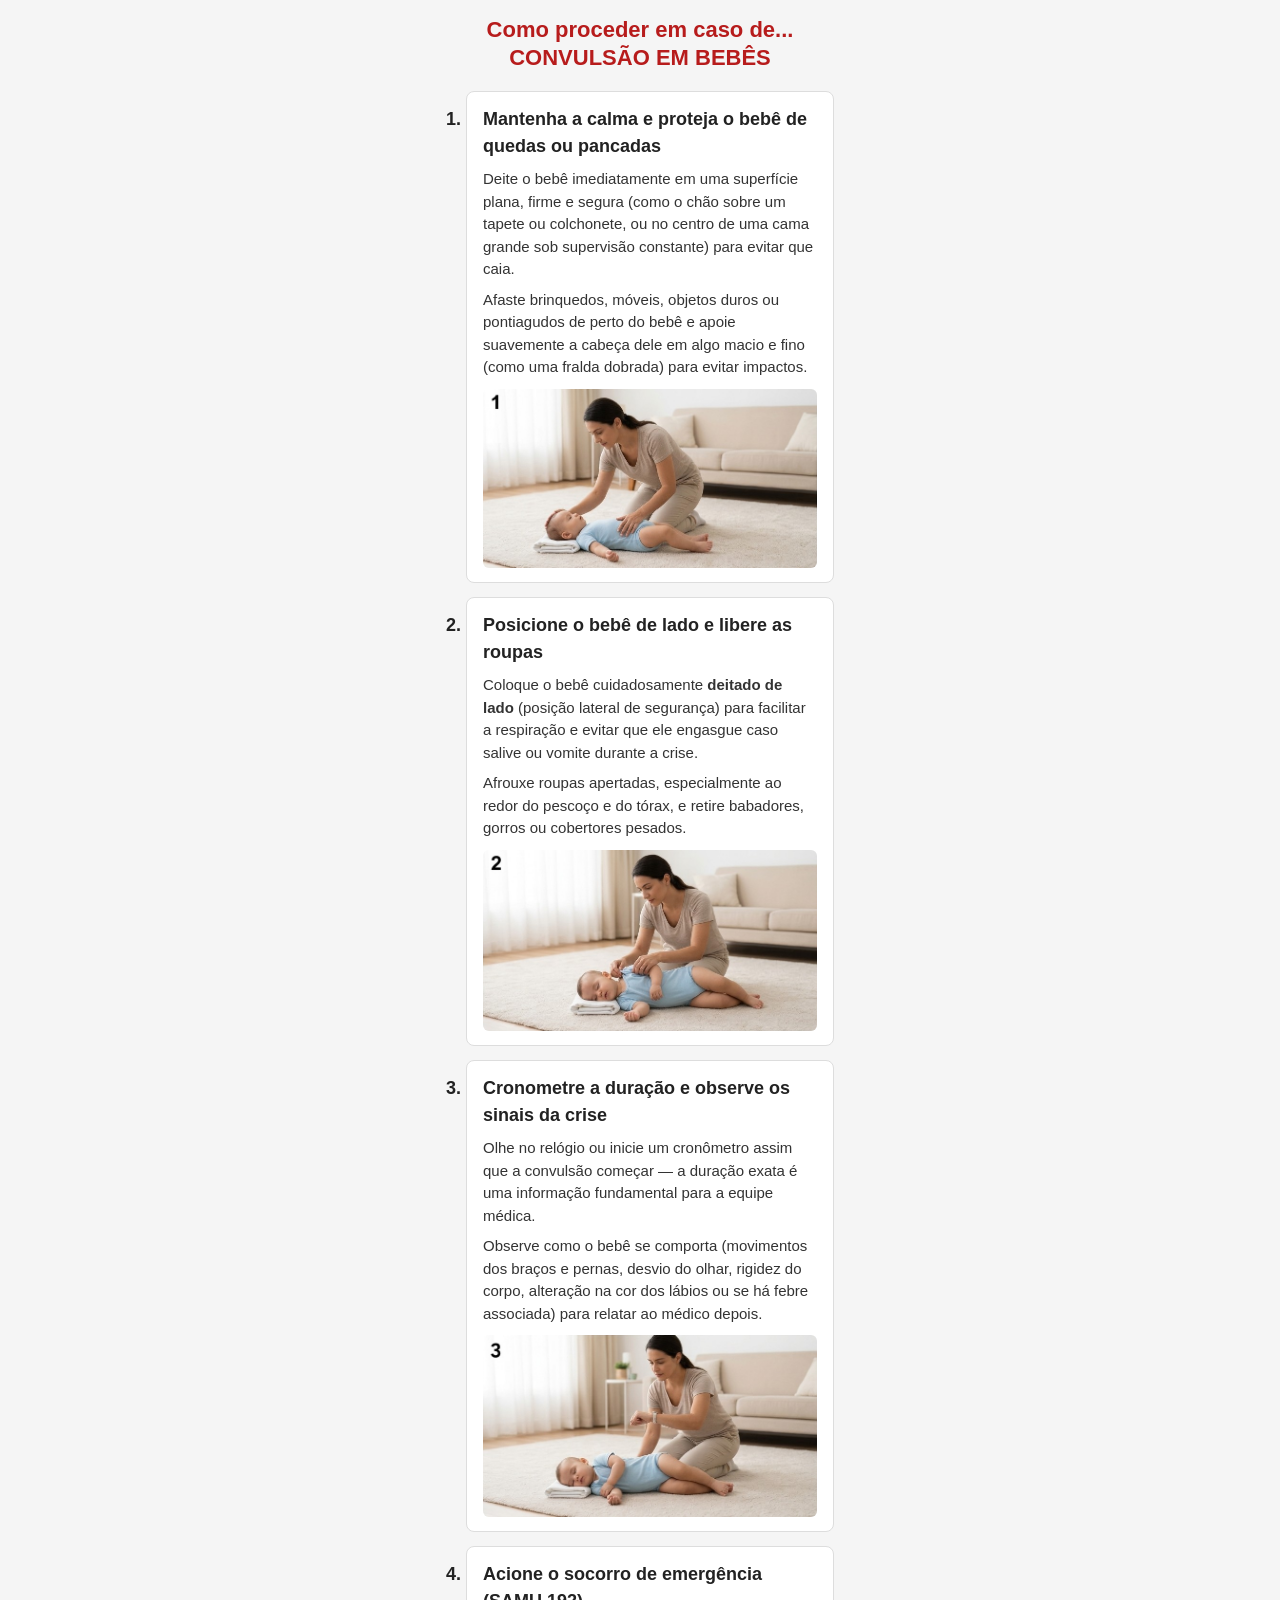
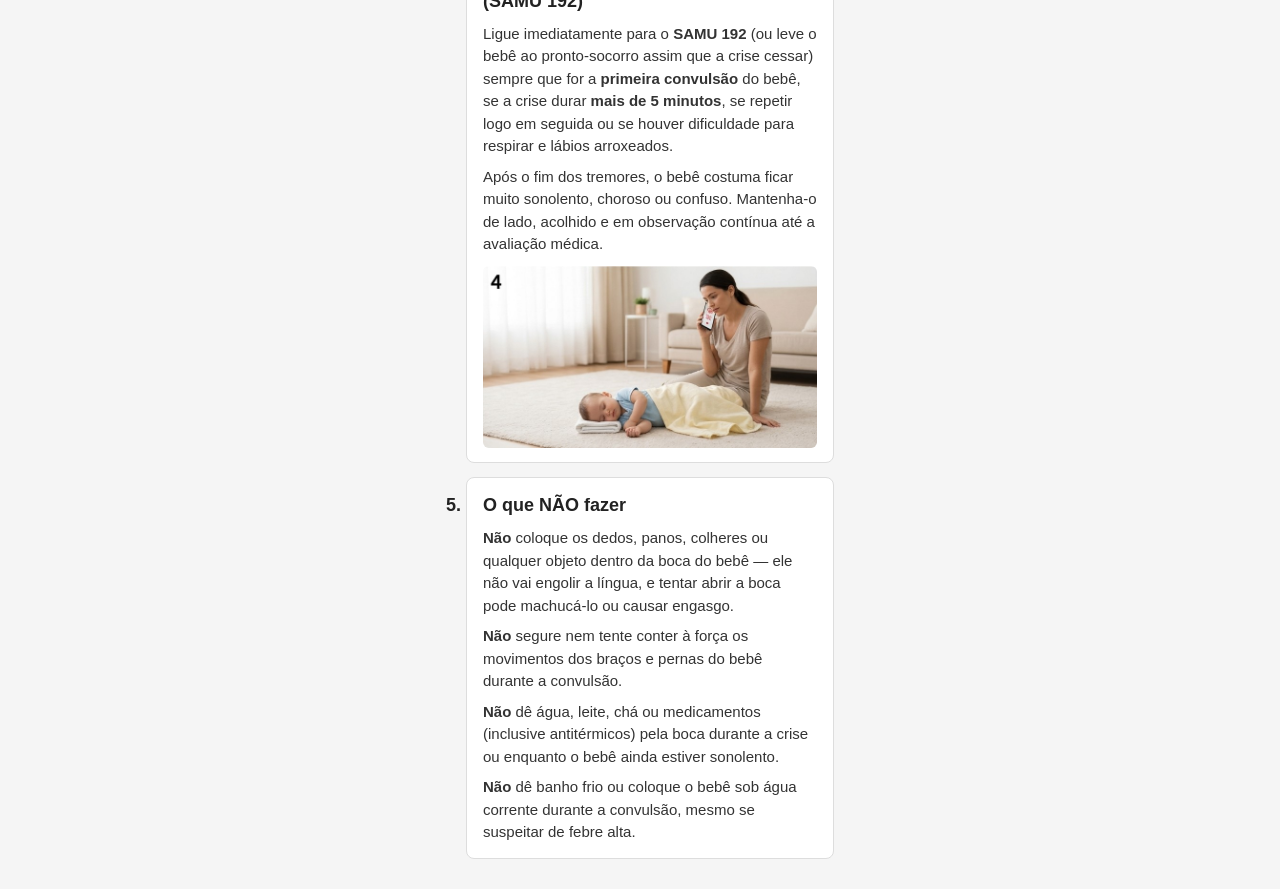
==== protocolos/convulsao_bebes.html @ 863524dd "💥 NEW: Adicionadas instruções de socorro em HTML, o CSS correspondenre e algumas imagens" ====
<!DOCTYPE html>
<html lang="pt-BR">
<head>
    <meta charset="UTF-8">
    <meta name="viewport" content="width=device-width, initial-scale=1.0">
    <title>Como proceder em caso de... CONVULSÃO EM BEBÊS</title>
    <link rel="stylesheet" href="./style.css">
</head>
<body>
    <h1>Como proceder em caso de...<br> CONVULSÃO EM BEBÊS</h1>

    <ol>
        <li>Mantenha a calma e proteja o bebê de quedas ou pancadas
            <p>
                Deite o bebê imediatamente em uma superfície plana, firme e segura 
                (como o chão sobre um tapete ou colchonete, ou no centro de uma cama 
                grande sob supervisão constante) para evitar que caia.
            </p>
            <p>
                Afaste brinquedos, móveis, objetos duros ou pontiagudos de perto do 
                bebê e apoie suavemente a cabeça dele em algo macio e fino (como uma 
                fralda dobrada) para evitar impactos.
            </p>
            <img src="../imgs/convulsao_bebe/001.jpg">
        </li>

        <li>Posicione o bebê de lado e libere as roupas
            <p>
                Coloque o bebê cuidadosamente <b>deitado de lado</b> (posição lateral 
                de segurança) para facilitar a respiração e evitar que ele engasgue 
                caso salive ou vomite durante a crise.
            </p>
            <p>
                Afrouxe roupas apertadas, especialmente ao redor do pescoço e do 
                tórax, e retire babadores, gorros ou cobertores pesados.
            </p>
            <img src="../imgs/convulsao_bebe/002.jpg">
        </li>
        
        <li>Cronometre a duração e observe os sinais da crise
            <p>
                Olhe no relógio ou inicie um cronômetro assim que a convulsão começar 
                — a duração exata é uma informação fundamental para a equipe médica.
            </p>
            <p>
                Observe como o bebê se comporta (movimentos dos braços e pernas, 
                desvio do olhar, rigidez do corpo, alteração na cor dos lábios ou 
                se há febre associada) para relatar ao médico depois.
            </p>
            <img src="../imgs/convulsao_bebe/003.jpg">
        </li>

        <li>Acione o socorro de emergência (SAMU 192)
            <p>
                Ligue imediatamente para o <b>SAMU 192</b> (ou leve o bebê ao 
                pronto-socorro assim que a crise cessar) sempre que for a 
                <b>primeira convulsão</b> do bebê, se a crise durar <b>mais de 5 
                minutos</b>, se repetir logo em seguida ou se houver dificuldade 
                para respirar e lábios arroxeados.
            </p>
            <p>
                Após o fim dos tremores, o bebê costuma ficar muito sonolento, 
                choroso ou confuso. Mantenha-o de lado, acolhido e em observação 
                contínua até a avaliação médica.
            </p>
            <img src="../imgs/convulsao_bebe/004.jpg">
        </li>

        <li>O que NÃO fazer
            <p>
                <b>Não</b> coloque os dedos, panos, colheres ou qualquer objeto dentro 
                da boca do bebê — ele não vai engolir a língua, e tentar abrir a 
                boca pode machucá-lo ou causar engasgo.
            </p>
            <p>
                <b>Não</b> segure nem tente conter à força os movimentos dos braços 
                e pernas do bebê durante a convulsão.
            </p>
            <p>
                <b>Não</b> dê água, leite, chá ou medicamentos (inclusive antitérmicos) 
                pela boca durante a crise ou enquanto o bebê ainda estiver sonolento.
            </p>
            <p>
                <b>Não</b> dê banho frio ou coloque o bebê sob água corrente durante 
                a convulsão, mesmo se suspeitar de febre alta.
            </p>
        </li>
    </ol>
</body>
</html>
---- protocolos/style.css ----
* {
    box-sizing: border-box;
    margin: 0;
    padding: 0;
}

body {
    font-family: Arial, Helvetica, sans-serif;
    font-size: 16px;
    line-height: 1.5;
    color: #222222;
    background-color: #f5f5f5;
    max-width: 420px;
    margin: 0 auto;
    padding: 16px;
}

h1 {
    font-size: 22px;
    line-height: 1.25;
    text-align: center;
    margin-bottom: 20px;
    color: #b71c1c;
}

ol {
    padding-left: 20px;
}

ol > li {
    font-weight: bold;
    font-size: 18px;
    background-color: #ffffff;
    border-radius: 8px;
    padding: 14px 16px;
    margin-bottom: 14px;
    border: 1px solid #dddddd;
}

ol > li p {
    font-weight: normal;
    font-size: 15px;
    margin-top: 8px;
    color: #333333;
}

/* Ajuste das imagens para tela de celular */
img {
    display: block;
    width: 100%;
    max-width: 100%;
    height: auto;
    border-radius: 6px;
    margin-top: 10px;
}

/* Espaçamento caso a imagem fique solta entre itens da lista */
ol > img {
    margin-bottom: 14px;
}
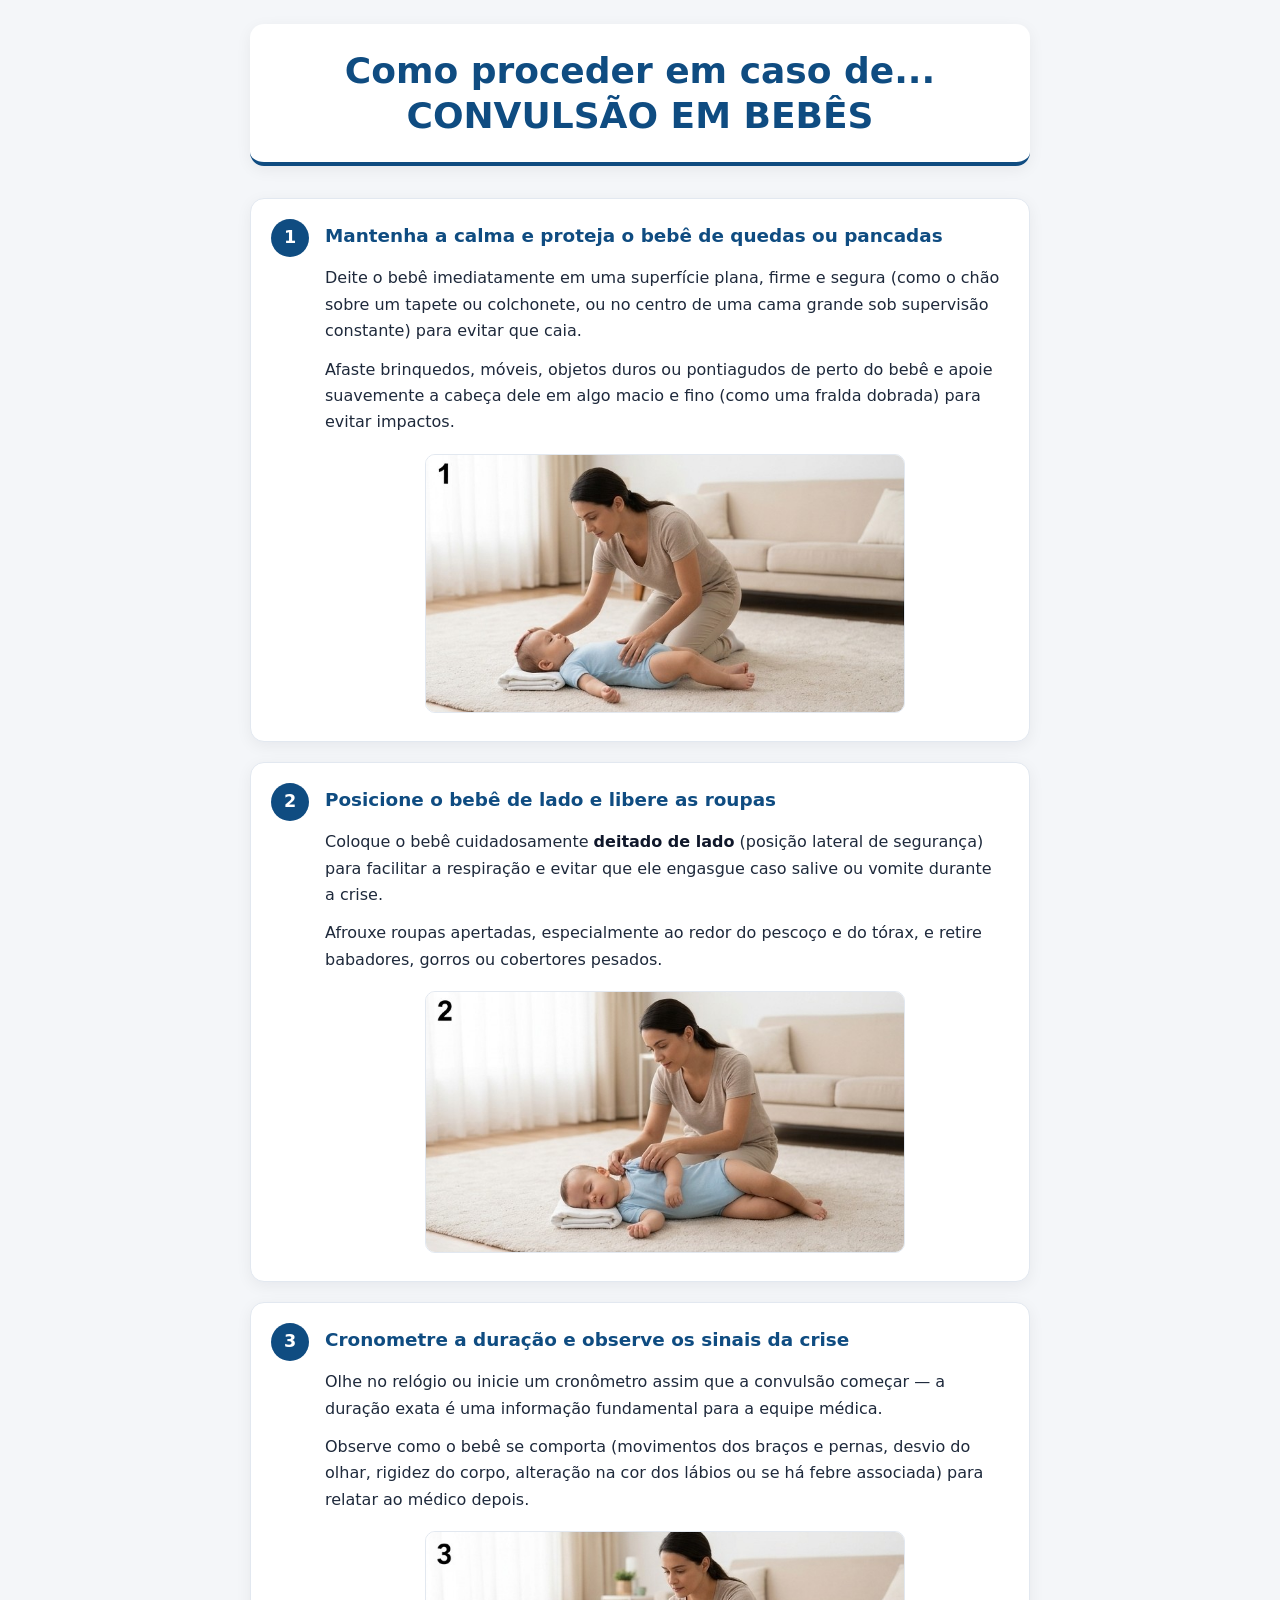
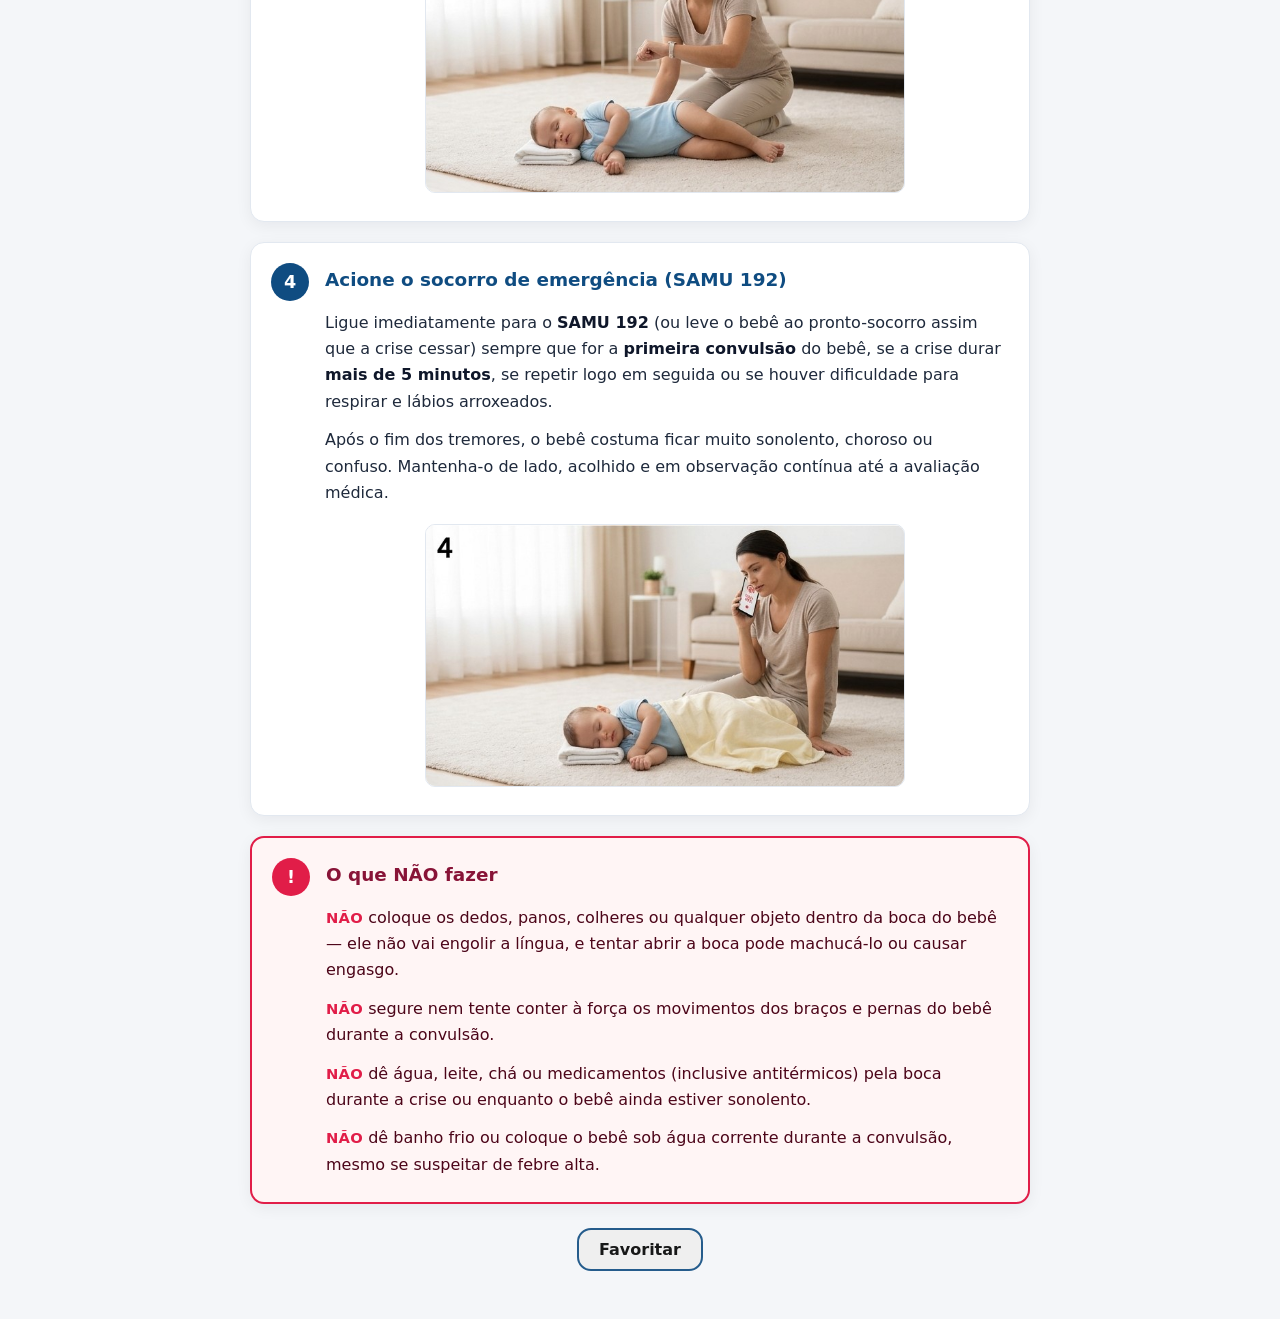
==== commit 2781e2de: "modificações, botão favoritar, mudança no visual da pagina principal" ====
--- a/protocolos/convulsao_bebes.html
+++ b/protocolos/convulsao_bebes.html
@@ -4,7 +4,7 @@
     <meta charset="UTF-8">
     <meta name="viewport" content="width=device-width, initial-scale=1.0">
     <title>Como proceder em caso de... CONVULSÃO EM BEBÊS</title>
-    <link rel="stylesheet" href="./style.css">
+    <link rel="stylesheet" href="style.css">
 </head>
 <body>
     <h1>Como proceder em caso de...<br> CONVULSÃO EM BEBÊS</h1>
@@ -86,5 +86,8 @@
             </p>
         </li>
     </ol>
+    <form action="../backend/favoritar.php" method="POST">
+    <button type="submit">Favoritar</button>
+</form>
 </body>
 </html>
--- a/protocolos/style.css
+++ b/protocolos/style.css
@@ -1,60 +1,183 @@
-* {
+/* Reset e variáveis de tema */
+:root {
+    --bg-page: #f4f6f9;
+    --bg-card: #ffffff;
+    --text-main: #1e293b;
+    --text-muted: #475569;
+    --primary: #0f4c81;
+    --primary-light: #e0f2fe;
+    --danger-bg: #fff5f5;
+    --danger-border: #e11d48;
+    --danger-text: #881337;
+    --border-subtle: #e2e8f0;
+    --radius: 14px;
+    --shadow: 0 4px 16px rgba(15, 23, 42, 0.06);
+}
+
+*,
+*::before,
+*::after {
     box-sizing: border-box;
-    margin: 0;
-    padding: 0;
 }
 
 body {
-    font-family: Arial, Helvetica, sans-serif;
+    margin: 0;
+    padding: 24px 16px 48px;
+    font-family: system-ui, -apple-system, BlinkMacSystemFont, "Segoe UI", Roboto, sans-serif;
     font-size: 16px;
-    line-height: 1.5;
-    color: #222222;
-    background-color: #f5f5f5;
-    max-width: 420px;
-    margin: 0 auto;
-    padding: 16px;
+    line-height: 1.65;
+    color: var(--text-main);
+    background-color: var(--bg-page);
 }
 
+/* Cabeçalho principal */
 h1 {
-    font-size: 22px;
+    max-width: 780px;
+    margin: 0 auto 32px;
+    padding: 24px 20px;
+    text-align: center;
+    font-size: clamp(1.5rem, 4vw, 2.25rem);
+    font-weight: 800;
     line-height: 1.25;
-    text-align: center;
-    margin-bottom: 20px;
-    color: #b71c1c;
+    color: var(--primary);
+    background-color: var(--bg-card);
+    border-radius: var(--radius);
+    border-bottom: 4px solid var(--primary);
+    box-shadow: var(--shadow);
 }
 
+/* Lista numerada personalizada */
 ol {
-    padding-left: 20px;
+    counter-reset: passo;
+    list-style: none;
+    max-width: 780px;
+    margin: 0 auto;
+    padding: 0;
+    display: flex;
+    flex-direction: column;
+    gap: 20px;
 }
 
 ol > li {
-    font-weight: bold;
-    font-size: 18px;
-    background-color: #ffffff;
-    border-radius: 8px;
-    padding: 14px 16px;
-    margin-bottom: 14px;
-    border: 1px solid #dddddd;
+    counter-increment: passo;
+    position: relative;
+    background-color: var(--bg-card);
+    border: 1px solid var(--border-subtle);
+    border-radius: var(--radius);
+    padding: 22px 24px 24px 74px;
+    box-shadow: var(--shadow);
+    font-size: 1.15rem;
+    font-weight: 700;
+    color: var(--primary);
 }
 
-ol > li p {
-    font-weight: normal;
-    font-size: 15px;
-    margin-top: 8px;
-    color: #333333;
+/* Badge numerado à esquerda */
+ol > li::before {
+    content: counter(passo);
+    position: absolute;
+    left: 20px;
+    top: 20px;
+    width: 38px;
+    height: 38px;
+    display: flex;
+    align-items: center;
+    justify-content: center;
+    font-size: 1.1rem;
+    font-weight: 800;
+    color: #ffffff;
+    background-color: var(--primary);
+    border-radius: 50%;
 }
 
-/* Ajuste das imagens para tela de celular */
-img {
+/* Parágrafos dentro de cada passo */
+ol > li p {
+    margin: 12px 0 0;
+    font-size: 1rem;
+    font-weight: 400;
+    color: var(--text-main);
+}
+
+ol > li p:first-of-type {
+    margin-top: 14px;
+}
+
+/* Ênfases no texto */
+b {
+    font-weight: 700;
+    color: #0f172a;
+}
+
+/* Imagens ilustrativas */
+ol > li img {
     display: block;
     width: 100%;
-    max-width: 100%;
+    max-width: 480px;
     height: auto;
-    border-radius: 6px;
-    margin-top: 10px;
+    margin: 18px auto 4px;
+    border-radius: 10px;
+    border: 1px solid var(--border-subtle);
+    object-fit: cover;
 }
 
-/* Espaçamento caso a imagem fique solta entre itens da lista */
-ol > img {
-    margin-bottom: 14px;
-}+/* Destaque especial para o último item: "O que NÃO fazer" */
+ol > li:last-child {
+    background-color: var(--danger-bg);
+    border: 2px solid var(--danger-border);
+    color: var(--danger-text);
+}
+
+ol > li:last-child::before {
+    content: "!";
+    background-color: var(--danger-border);
+}
+
+ol > li:last-child p {
+    color: #4c0519;
+}
+
+ol > li:last-child b {
+    color: var(--danger-border);
+    text-transform: uppercase;
+    font-size: 0.92em;
+    letter-spacing: 0.02em;
+}
+
+button {
+    display: block;
+    margin: 24px auto 0;
+    padding: 10px 20px;
+
+    font-family: inherit;
+    font-size: 1rem;
+    font-weight: 700;
+
+    border: 2px solid var(--primary);
+    border-radius: var(--radius);
+
+    cursor: pointer;
+    transition: 0.2s ease;
+    opacity: 90%;
+}
+
+button:hover {
+    color: #0059ff;
+}
+
+
+/* Responsividade para telas pequenas */
+@media (max-width: 560px) {
+    body {
+        padding: 16px 12px 36px;
+    }
+
+    ol > li {
+        padding: 68px 18px 20px;
+    }
+
+    ol > li::before {
+        left: 18px;
+        top: 16px;
+        width: 36px;
+        height: 36px;
+    }
+}
